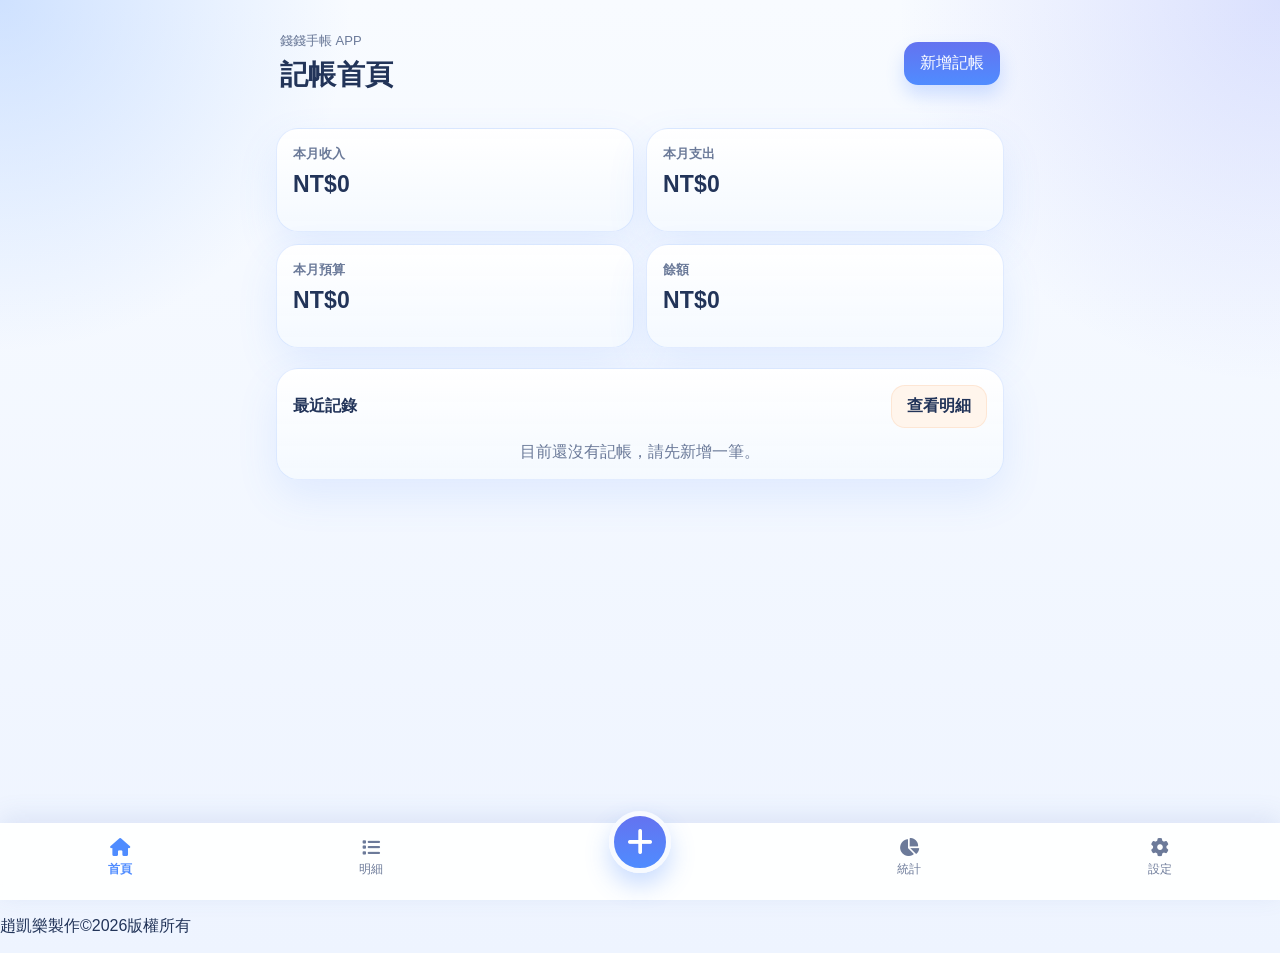
==== index.html @ 0e9300b9 "Add files via upload" ====
<!DOCTYPE html>
<html lang="zh-TW">
  <script src="theme-init.js"></script>
  <link rel="manifest" href="manifest.json">
  <meta charset="UTF-8">
  <link rel="icon" href="favicon.png" type="image/png" sizes="64x64">
  <title>錢錢手帳 App</title>
  <link rel="stylesheet" href="style.css">
  <link rel="stylesheet" href="https://cdnjs.cloudflare.com/ajax/libs/font-awesome/6.5.0/css/all.min.css">
  <meta name="viewport" content="width=device-width, initial-scale=1.0">
</head>
<body>
  <div class="container">
    <header class="page-header">
      <div>
        <p class="sub-title">錢錢手帳 APP</p>
        <h1>記帳首頁</h1>
      </div>
      <button class="primary-btn" onclick="goToNew()">新增記帳</button>
    </header>

    <section class="summary-grid">
      <div class="card">
        <strong>本月收入</strong>
        <div id="income">NT$0</div>
      </div>
      <div class="card">
        <strong>本月支出</strong>
        <div id="expense">NT$0</div>
      </div>
      <div class="card">
        <strong>本月預算</strong>
        <div id="budget-text">NT$0</div>
      </div>
      <div class="card">
        <strong>餘額</strong>
        <div id="balance">NT$0</div>
      </div>
    </section>

    <section class="section-block">
      <div class="section-title">
        最近記錄
        <button class="secondary-btn" onclick="window.location.href='detail.html'">查看明細</button>
      </div>
      <ul id="recent-list" class="record-list"></ul>
      <p id="empty-msg" class="empty-msg">目前還沒有記帳，請先新增一筆。</p>
    </section>
  </div>

  <nav class="bottom-nav">
    <a href="index.html" class="nav-item">
      <i class="fa-solid fa-house"></i><span>首頁</span>
    </a>
    <a href="detail.html" class="nav-item">
      <i class="fa-solid fa-list"></i><span>明細</span>
    </a>
    <button class="add-btn" onclick="goToNew()">
      <i class="fa-solid fa-plus"></i>
    </button>
    <a href="stat.html" class="nav-item">
      <i class="fa-solid fa-chart-pie"></i><span>統計</span>
    </a>
    <a href="setting.html" class="nav-item">
      <i class="fa-solid fa-gear"></i><span>設定</span>
    </a>
  </nav>
  <p>趙凱樂製作©2026版權所有</p>
  <script src="script.js"></script>
</body>
</html>
---- style.css ----
﻿*, *::before, *::after {
  box-sizing: border-box;
}

:root {
  --bg: #fff7f1;
  --text: #7a3e1d;
  --text-muted: #a06a4f;
  --primary: #ee7a2f;
  --secondary: #f2a24c;
  --success: #5ba88a;
  --danger: #ef6a68;
  --card-border: rgba(238, 122, 47, 0.16);
  --panel: rgba(255, 255, 255, 0.9);
  --soft: rgba(238, 122, 47, 0.07);
  --shadow-soft: 0 16px 40px rgba(238, 122, 47, 0.14);
  --shadow-strong: 0 20px 48px rgba(186, 78, 24, 0.18);
  --app-bg-top: #fff9f4;
  --app-bg-bottom: #ffe5cc;
  --app-accent-left: rgba(245, 175, 104, 0.36);
  --app-accent-right: rgba(238, 122, 47, 0.22);
  --bottom-nav-bg: rgba(255, 255, 255, 0.92);
  --bottom-nav-shadow: 0 -6px 24px rgba(238, 122, 47, 0.16);
}

html,
body {
  margin: 0;
  padding: 0;
  width: 100%;
  min-height: 100%;
  max-width: 100vw;
  font-family: "Microsoft JhengHei", Arial, sans-serif;
  color: var(--text);
  background:
    radial-gradient(circle at top left, var(--app-accent-left), transparent 22%),
    radial-gradient(circle at top right, var(--app-accent-right), transparent 24%),
    linear-gradient(180deg, var(--app-bg-top) 0%, var(--app-bg-bottom) 100%);
  overflow-x: hidden;
  overflow-y: auto;
  -webkit-overflow-scrolling: touch;
  scrollbar-width: none;
  -ms-overflow-style: none;
}

html::-webkit-scrollbar,
body::-webkit-scrollbar {
  display: none;
}

body.theme-dark {
  background: #0f1423;
  color: #eef3ff;
}

body.theme-dark .plugin-calculator-card,
body.theme-dark .plugin-config-card {
  background: linear-gradient(180deg, rgba(20, 31, 58, 0.98) 0%, rgba(16, 24, 44, 0.98) 100%);
  border-color: rgba(130, 178, 255, 0.26);
}

body.theme-dark .calculator-btn,
body.theme-dark #calculator-display {
  background: rgba(27, 39, 69, 0.96);
  color: #eef3ff;
  border-color: rgba(130, 178, 255, 0.22);
}

body.theme-dark .operator-btn {
  background: rgba(79, 140, 255, 0.2);
}

body.theme-dark .equal-btn {
  background: linear-gradient(180deg, #75a9ff 0%, #4f8cff 100%);
}

.container {
  width: 100%;
  max-width: 760px;
  min-height: 100vh;
  margin: 0 auto;
  padding: 20px 16px 140px;
  box-sizing: border-box;
  position: relative;
}

.page-header {
  display: flex;
  align-items: center;
  justify-content: space-between;
  gap: 12px;
  flex-wrap: wrap;
  margin-bottom: 22px;
  padding: 12px 4px;
}

.page-header h1 {
  margin: 0;
  font-size: 28px;
  font-weight: 900;
  letter-spacing: 0.3px;
}

.page-header > div {
  display: grid;
  gap: 2px;
}

.sub-title {
  margin: 0 0 4px;
  color: var(--text-muted);
  font-size: 13px;
}

.summary-grid {
  display: grid;
  grid-template-columns: repeat(2, minmax(0, 1fr));
  gap: 12px;
  margin-bottom: 20px;
}

.card,
.section-block,
.settings-card,
.theme-card {
  background: linear-gradient(180deg, rgba(255,255,255,0.98) 0%, rgba(244,249,255,0.96) 100%);
  border: 1px solid var(--card-border);
  border-radius: 22px;
  box-shadow: var(--shadow-soft);
  backdrop-filter: blur(8px);
}

.card {
  padding: 16px;
  min-height: 104px;
  transition: transform 0.18s ease, box-shadow 0.18s ease;
}

.card:hover,
.section-block:hover,
.settings-card:hover,
.theme-card:hover {
  transform: translateY(-2px);
  box-shadow: var(--shadow-strong);
}

.card strong {
  color: var(--text-muted);
  font-size: 13px;
  display: block;
  margin-bottom: 8px;
}

.card div {
  font-size: 23px;
  font-weight: 900;
  letter-spacing: 0.2px;
}

.section-block {
  padding: 16px;
  margin-bottom: 18px;
}

.section-title {
  display: flex;
  align-items: center;
  justify-content: space-between;
  gap: 10px;
  margin-bottom: 14px;
  font-weight: 800;
}

.record-list {
  list-style: none;
  margin: 0;
  padding: 0;
}

.record-list li {
  background: rgba(255, 255, 255, 0.94);
  border: 1px solid rgba(79, 140, 255, 0.14);
  border-radius: 18px;
  padding: 14px;
  margin-bottom: 12px;
  box-shadow: 0 10px 22px rgba(72, 116, 201, 0.08);
}

.record-top,
.record-bottom {
  display: flex;
  justify-content: space-between;
  align-items: center;
  gap: 8px;
  flex-wrap: wrap;
}

.record-top strong {
  display: flex;
  align-items: center;
  gap: 6px;
}

.record-badge {
  padding: 4px 10px;
  border-radius: 999px;
  color: white;
  font-size: 12px;
}

.record-badge.income { background: var(--success); }
.record-badge.expense { background: var(--danger); }

.record-note {
  margin: 10px 0 0;
  color: var(--text-muted);
  font-size: 13px;
  word-break: break-word;
}

.record-icon {
  display: inline-flex;
  align-items: center;
  justify-content: center;
  min-width: 28px;
  font-size: 18px;
}

.filter-row,
.input-row {
  display: grid;
  gap: 12px;
}

.filter-row {
  grid-template-columns: repeat(2, minmax(0, 1fr));
  margin-bottom: 14px;
}

.input-row {
  grid-template-columns: 1fr 1fr;
}

.type-selector {
  display: flex;
  gap: 10px;
  margin-bottom: 14px;
}

.type-selector label {
  flex: 1;
  padding: 12px 14px;
  text-align: center;
  border: 1px solid rgba(79, 140, 255, 0.16);
  border-radius: 16px;
  background: rgba(255,255,255,0.95);
  font-weight: 700;
}

.type-selector input { display: none; }
.type-selector input:checked + span { color: var(--primary); }

input,
select,
button {
  font: inherit;
}

input,
select {
  width: 100%;
  border: 1px solid rgba(34, 52, 89, 0.12);
  border-radius: 14px;
  background: #fff;
  padding: 12px 14px;
  color: var(--text);
}

button {
  border: none;
  border-radius: 14px;
  padding: 11px 16px;
  cursor: pointer;
  transition: transform 0.18s ease, opacity 0.18s ease, box-shadow 0.18s ease;
}

button:hover,
.primary-btn:hover,
.secondary-btn:hover,
.settings-action-button:hover {
  transform: translateY(-1px);
}

.plugin-calculator-card,
.plugin-config-card,
.plugin-template-card {
  margin-top: 16px;
  background: linear-gradient(180deg, rgba(255,255,255,0.98) 0%, rgba(238, 246, 255, 0.96) 100%);
  border: 1px solid rgba(79, 140, 255, 0.18);
  border-radius: 20px;
  padding: 16px;
  box-shadow: 0 14px 30px rgba(79, 140, 255, 0.12);
}

.template-list {
  display: grid;
  grid-template-columns: repeat(2, minmax(0, 1fr));
  gap: 10px;
  margin-bottom: 12px;
}

.template-btn {
  background: rgba(255, 255, 255, 0.96);
  border: 1px solid rgba(79, 140, 255, 0.14);
  color: var(--text);
  font-weight: 700;
  border-radius: 16px;
  padding: 12px 10px;
  min-height: 48px;
  box-shadow: 0 6px 18px rgba(79, 140, 255, 0.08);
}

.template-btn:hover {
  background: rgba(79, 140, 255, 0.08);
}

.template-actions {
  text-align: right;
}

.calculator-header {
  display: flex;
  align-items: center;
  justify-content: space-between;
  margin-bottom: 12px;
}

.calculator-title {
  font-size: 15px;
  font-weight: 900;
  color: var(--primary);
}

.calculator-tip {
  color: var(--text-muted);
  font-size: 12px;
}

.calculator-top-row {
  display: grid;
  grid-template-columns: 1fr auto;
  gap: 10px;
  align-items: center;
  margin-bottom: 14px;
}

#calculator-display {
  background: #fff;
  font-weight: 900;
  text-align: right;
  font-size: 24px;
  padding: 14px 16px;
  border-radius: 16px;
  box-shadow: inset 0 0 0 1px rgba(79, 140, 255, 0.08);
}

.calculator-grid {
  display: grid;
  grid-template-columns: repeat(4, minmax(0, 1fr));
  gap: 10px;
}

.calculator-btn {
  background: rgba(255, 255, 255, 0.96);
  border: 1px solid rgba(79, 140, 255, 0.14);
  color: var(--text);
  font-weight: 800;
  border-radius: 16px;
  padding: 13px 8px;
  min-height: 52px;
  box-shadow: 0 8px 16px rgba(79, 140, 255, 0.08);
}

.operator-btn {
  background: rgba(79, 140, 255, 0.12);
  color: var(--primary);
}

.equal-btn {
  background: linear-gradient(180deg, var(--secondary) 0%, var(--primary) 100%);
  color: white;
}

.wide-btn {
  grid-column: span 2;
}

.empty-msg {
  margin: 0;
  color: var(--text-muted);
}

.primary-btn {
  background: linear-gradient(180deg, var(--secondary) 0%, var(--primary) 100%);
  color: white;
  box-shadow: 0 10px 18px rgba(79, 140, 255, 0.24);
}

.secondary-btn {
  background: #fff5ec;
  color: var(--text);
  box-shadow: inset 0 0 0 1px rgba(238, 122, 47, 0.12);
}

.danger-btn {
  background: rgba(255, 95, 106, 0.08);
  color: var(--danger);
  border: 1px solid rgba(255, 95, 106, 0.25);
}

.hidden {
  display: none !important;
}

.debt-summary-grid {
  display: grid;
  grid-template-columns: repeat(2, minmax(0, 1fr));
  gap: 14px;
  margin-bottom: 20px;
}

.debt-summary-grid .card {
  padding: 18px;
  border-radius: 24px;
  background: linear-gradient(180deg, rgba(255,255,255,0.98) 0%, rgba(245,250,255,0.96) 100%);
  border: 1px solid rgba(79, 140, 255, 0.16);
}

.debt-summary-value {
  margin-top: 12px;
  font-size: 26px;
  letter-spacing: 0.2px;
  color: var(--primary);
}

.debt-actions {
  display: flex;
  justify-content: flex-end;
  margin-bottom: 18px;
}

.debt-modal {
  position: fixed;
  inset: 0;
  z-index: 999;
  display: grid;
  place-items: center;
  padding: 18px;
  background: rgba(15, 21, 35, 0.52);
}

.debt-modal-panel {
  width: min(100%, 520px);
  background: rgba(255, 255, 255, 0.98);
  border-radius: 28px;
  box-shadow: 0 28px 70px rgba(24, 42, 84, 0.24);
  overflow: hidden;
}

.debt-modal-header {
  display: flex;
  align-items: center;
  justify-content: space-between;
  gap: 10px;
  padding: 22px 24px 0;
}

.debt-modal-header h2 {
  margin: 0;
  font-size: 22px;
  letter-spacing: 0.1px;
}

.icon-close {
  background: rgba(17, 24, 39, 0.08);
  border: none;
  width: 40px;
  height: 40px;
  border-radius: 50%;
  font-size: 24px;
  line-height: 0;
  cursor: pointer;
  color: var(--text);
}

.debt-form {
  background: transparent;
  border: none;
  box-shadow: none;
  border-radius: 0;
  padding: 0 24px 24px;
  margin-bottom: 0;
}

.debt-form .template-form-row {
  display: grid;
  grid-template-columns: repeat(2, minmax(0, 1fr));
  gap: 14px;
  margin-bottom: 16px;
}

.debt-form input[type="text"],
.debt-form input[type="number"],
.debt-form input[type="date"] {
  background: #fff;
  border-color: rgba(79, 140, 255, 0.16);
}

.template-type-group {
  display: flex;
  gap: 10px;
  flex-wrap: wrap;
  margin-bottom: 8px;
}

.template-type-group label {
  display: inline-flex;
  align-items: center;
  gap: 8px;
  padding: 12px 16px;
  border-radius: 18px;
  background: rgba(79, 140, 255, 0.08);
  border: 1px solid rgba(79, 140, 255, 0.14);
  cursor: pointer;
  user-select: none;
}

.template-type-group input {
  accent-color: var(--primary);
}

.debt-filter-row {
  display: flex;
  gap: 10px;
  flex-wrap: wrap;
  margin-bottom: 16px;
}

.debt-tab-button {
  flex: 1 1 auto;
  min-width: 110px;
  text-align: center;
  background: rgba(255, 255, 255, 0.96);
  border: 1px solid rgba(79, 140, 255, 0.14);
  border-radius: 999px;
  padding: 12px 14px;
  color: var(--text);
  font-weight: 700;
  transition: transform 0.18s ease, background 0.2s ease, border-color 0.2s ease;
}

.debt-tab-button:hover {
  transform: translateY(-1px);
}

.debt-tab-button.active {
  background: var(--primary);
  color: white;
  border-color: rgba(79, 140, 255, 0.25);
}

.debt-list {
  display: grid;
  gap: 16px;
  list-style: none;
  margin: 0;
  padding: 0;
}

.debt-item {
  background: linear-gradient(180deg, rgba(255,255,255,0.98) 0%, rgba(249, 249, 255, 0.98) 100%);
  border: 1px solid rgba(79, 140, 255, 0.14);
  border-radius: 24px;
  padding: 18px;
  box-shadow: 0 18px 36px rgba(79, 140, 255, 0.08);
}

.debt-item.debt-cleared {
  opacity: 0.72;
}

.debt-item-row {
  display: grid;
  grid-template-columns: auto 1fr auto;
  gap: 10px;
  align-items: center;
}

.debt-item-row strong {
  font-size: 17px;
}

.debt-item-meta {
  display: grid;
  grid-template-columns: repeat(2, minmax(0, 1fr));
  gap: 8px;
  margin-top: 14px;
  color: var(--text-muted);
  font-size: 13px;
}

.debt-item-actions {
  display: flex;
  gap: 12px;
  flex-wrap: wrap;
  margin-top: 16px;
}

.debt-item-actions button {
  flex: 1 1 45%;
}

.debt-modal.hidden {
  display: none;
}

.debt-form .template-actions {
  display: flex;
  gap: 12px;
  justify-content: flex-end;
}

.debt-form .template-actions button {
  min-width: 120px;
}

@media (max-width: 720px) {
  .debt-summary-grid,
  .debt-form .template-form-row,
  .debt-item-row,
  .debt-item-meta {
    grid-template-columns: 1fr;
  }

  .debt-item-row {
    align-items: flex-start;
  }

  .debt-filter-row {
    justify-content: space-between;
  }
}

button:active,
.primary-btn:active,
.secondary-btn:active {
  transform: translateY(0);
}



.nav-item {
  display: flex;
  flex-direction: column;
  align-items: center;
  justify-content: center;
  gap: 4px;
  color: #6c7a99;
  text-decoration: none;
  font-size: 12px;
  padding: 6px 0;
}

.nav-item.active {
  color: var(--primary);
  font-weight: 700;
}

body.theme-dark .nav-item,
html.theme-dark .nav-item {
  color: #b6c2df;
}

body.theme-dark .nav-item.active,
html.theme-dark .nav-item.active {
  color: #7db3ff;
}

.nav-item i {
  font-size: 18px;
}

.add-btn {
  width: 62px;
  height: 62px;
  border-radius: 50%;
  background: linear-gradient(180deg, var(--secondary) 0%, var(--primary) 100%);
  color: #fff;
  font-size: 30px;
  display: flex;
  align-items: center;
  justify-content: center;
  box-shadow: 0 12px 24px rgba(79, 140, 255, 0.3);
  border: 5px solid #f7faff;
  margin-top: -34px;
}

.settings-panel {
  display: grid;
  gap: 16px;
}

.settings-card {
  padding: 18px;
}

.settings-card-title {
  font-size: 16px;
  font-weight: 800;
  margin-bottom: 14px;
  color: var(--primary);
}

.settings-list {
  list-style: none;
  padding: 0;
  margin: 0;
  display: grid;
  gap: 10px;
}

.settings-item {
  display: flex;
  align-items: center;
  gap: 12px;
}

.settings-item-text {
  display: flex;
  flex-direction: column;
  gap: 3px;
  flex: 1;
}

.settings-item-label {
  font-weight: 700;
}

.settings-item-desc {
  color: var(--text-muted);
  font-size: 13px;
}

.settings-action-button {
  display: flex;
  align-items: center;
  gap: 12px;
  width: 100%;
  background: rgba(79, 140, 255, 0.06);
  border: 1px solid rgba(79, 140, 255, 0.14);
  border-radius: 18px;
  padding: 14px;
  box-shadow: 0 10px 18px rgba(79, 140, 255, 0.08);
}

.settings-icon {
  width: 40px;
  height: 40px;
  display: inline-flex;
  align-items: center;
  justify-content: center;
  border-radius: 12px;
  background: rgba(79, 140, 255, 0.14);
  font-size: 18px;
  flex-shrink: 0;
}

.switch {
  display: inline-flex;
  align-items: center;
}

.switch input { display: none; }
.switch .slider {
  width: 52px;
  height: 30px;
  background: rgba(34, 52, 89, 0.16);
  border-radius: 999px;
  position: relative;
  transition: background 0.2s ease, box-shadow 0.2s ease;
}
.switch .slider::after {
  content: '';
  width: 22px;
  height: 22px;
  background: white;
  border-radius: 50%;
  position: absolute;
  top: 4px;
  left: 4px;
  transition: transform 0.2s ease;
  box-shadow: 0 2px 6px rgba(0, 0, 0, 0.18);
}
.switch input:checked + .slider {
  background: linear-gradient(135deg, #6ccf8e, #4f8cff);
  box-shadow: 0 0 0 3px rgba(79, 140, 255, 0.18);
}
.switch input:checked + .slider::after { transform: translateX(22px); }

.category-grid {
  display: grid;
  grid-template-columns: repeat(2, minmax(0, 1fr));
  gap: 16px;
  margin-top: 16px;
}

.category-chip-row {
  display: flex;
  align-items: center;
  gap: 8px;
  flex-wrap: wrap;
}

.category-list {
  list-style: none;
  margin: 12px 0 0;
  padding: 0;
}

.category-list li {
  margin-bottom: 10px;
}

.category-icon-input {
  width: 70px !important;
  text-align: center;
}

.empty-msg {
  margin: 14px 0 0;
  color: var(--text-muted);
  text-align: center;
}

.footer-copy {
  margin: 40px 0 0;
  text-align: center;
  font-size: 20px;
  color: var(--text-muted);
}

.muted {
  color: var(--text-muted);
}

.card-grid {
  display: grid;
  grid-template-columns: repeat(2, minmax(0, 1fr));
  gap: 20px;
}

.theme-card {
  padding: 18px;
  display: grid;
  gap: 14px;
  border: 1px solid rgba(79, 140, 255, 0.14);
  border-radius: 22px;
  background: linear-gradient(180deg, rgba(255, 255, 255, 0.96) 0%, rgba(245, 249, 255, 0.96) 100%);
  box-shadow: 0 12px 24px rgba(79, 140, 255, 0.12);
  transition: transform 0.18s ease, box-shadow 0.18s ease, border-color 0.18s ease;
}

.theme-card:hover {
  transform: translateY(-2px);
  box-shadow: 0 18px 34px rgba(79, 140, 255, 0.16);
}

.theme-card.is-active {
  border-color: rgba(41, 157, 92, 0.5);
  box-shadow: 0 0 0 3px rgba(74, 185, 126, 0.16), 0 16px 30px rgba(79, 140, 255, 0.16);
}

.theme-card-body {
  display: grid;
  gap: 6px;
}

.theme-card h3 {
  margin: 0;
  font-size: 18px;
}

.theme-card p {
  margin: 0;
}

.theme-swatch {
  width: 100%;
  height: 132px;
  border-radius: 16px;
  box-shadow: inset 0 0 0 1px rgba(255, 255, 255, 0.5);
}

.current-theme-card {
  margin-top: 18px;
  display: grid;
  gap: 10px;
}

.current-theme-head {
  display: flex;
  align-items: center;
  justify-content: space-between;
  gap: 8px;
}

.current-theme-badge {
  display: inline-flex;
  align-items: center;
  padding: 4px 10px;
  border-radius: 999px;
  background: rgba(79, 140, 255, 0.1);
  color: var(--primary);
  font-size: 12px;
  font-weight: 800;
}

.apply-theme {
  width: 100%;
  justify-content: center;
  border-radius: 12px;
  font-weight: 800;
}

.default-swatch {
  background: linear-gradient(135deg, #f7fbff, #dcecff);
}

.ocean-swatch {
  background: linear-gradient(135deg, #1b5fa4, #8fd0ff);
}

.forest-swatch {
  background: linear-gradient(135deg, #0f5d48, #63d59c);
}

.sunset-swatch {
  background: linear-gradient(135deg, #f4a766, #ee7d45);
}

.card-actions,
.actions-row {
  display: flex;
  gap: 10px;
  align-items: center;
}

.actions-row {
  margin-top: 18px;
}

.bar-chart {
  display: grid;
  gap: 10px;
}

.bar-item {
  display: grid;
  grid-template-columns: 1fr 1.6fr auto;
  align-items: center;
  gap: 8px;
}

.bar-track {
  height: 10px;
  border-radius: 999px;
  background: rgba(79, 140, 255, 0.1);
  overflow: hidden;
}

.bar-fill {
  height: 100%;
  border-radius: inherit;
}

.bar-fill.income { background: linear-gradient(90deg, #45c490, #74d6aa); }
.bar-fill.expense { background: linear-gradient(90deg, #ff5f6a, #ff8b90); }

.bar-label,
.bar-value {
  font-size: 13px;
}

.toast-container {
  position: fixed;
  top: 16px;
  left: 50%;
  transform: translateX(-50%);
  z-index: 9999;
  display: flex;
  flex-direction: column;
  gap: 8px;
}

.toast {
  min-width: 180px;
  max-width: 90vw;
  padding: 10px 14px;
  border-radius: 12px;
  color: #fff;
  background: #1f2937;
  box-shadow: 0 8px 20px rgba(0,0,0,0.16);
  text-align: center;
  transition: all 200ms ease;
}

.toast.success { background: #2f9d6f; }
.toast.warning { background: #f59e0b; }
.toast.danger { background: #d9534f; }



body.theme-dark .card,
body.theme-dark .section-block,
body.theme-dark .settings-card,
body.theme-dark .theme-card,
body.theme-dark .record-list li {
  background: rgba(24, 32, 72, 0.94);
  border-color: rgba(255,255,255,0.08);
  box-shadow: 0 10px 28px rgba(0, 0, 0, 0.24);
}

body.theme-dark input,
body.theme-dark select,
body.theme-dark button,
body.theme-dark .secondary-btn {
  background: #16203e;
  color: #eef3ff;
  border-color: rgba(255,255,255,0.08);
}

body.theme-dark .settings-action-button,
body.theme-dark .primary-btn,
body.theme-dark .type-selector label,
body.theme-dark .record-list li {
  border-color: rgba(255,255,255,0.08);
}

body.theme-dark .settings-item-desc,
body.theme-dark .empty-msg,
body.theme-dark .sub-title,
body.theme-dark .muted {
  color: #b6c2df;
}

body.theme-dark .theme-card h3,
body.theme-dark .page-header h1,
body.theme-dark .card strong,
body.theme-dark .section-title,
body.theme-dark .settings-card-title {
  color: #f4f7ff;
}

@media (max-width: 680px) {
  .container {
    padding: 16px 12px 110px;
  }

  .summary-grid,
  .category-grid,
  .filter-row,
  .input-row,
  .bar-item,
  .card-grid {
    grid-template-columns: 1fr;
  }

  .page-header {
    align-items: flex-start;
  }


  .record-top,
  .record-bottom,
  .section-title {
    align-items: flex-start;
  }
}

.bottom-nav {
  position: fixed;
  bottom: 0;
  left: 0;
  width: 100%;
  background: var(--bottom-nav-bg, rgba(255, 255, 255, 0.92));
  box-shadow: var(--bottom-nav-shadow, 0 -6px 24px rgba(76, 110, 181, 0.12));
  display: flex;
  justify-content: space-around;
  align-items: center;
  padding: 10px 0 16px;
  z-index: 2147483647;
  gap: 10px;
  transition: background 0.2s ease, box-shadow 0.2s ease;
  backdrop-filter: blur(10px);
}

body.theme-dark .bottom-nav,
html.theme-dark .bottom-nav {
  background: #111828 !important;
  box-shadow: 0 -2px 20px rgba(0, 0, 0, 0.45) !important;
  border-top: 1px solid rgba(255, 255, 255, 0.08);
}
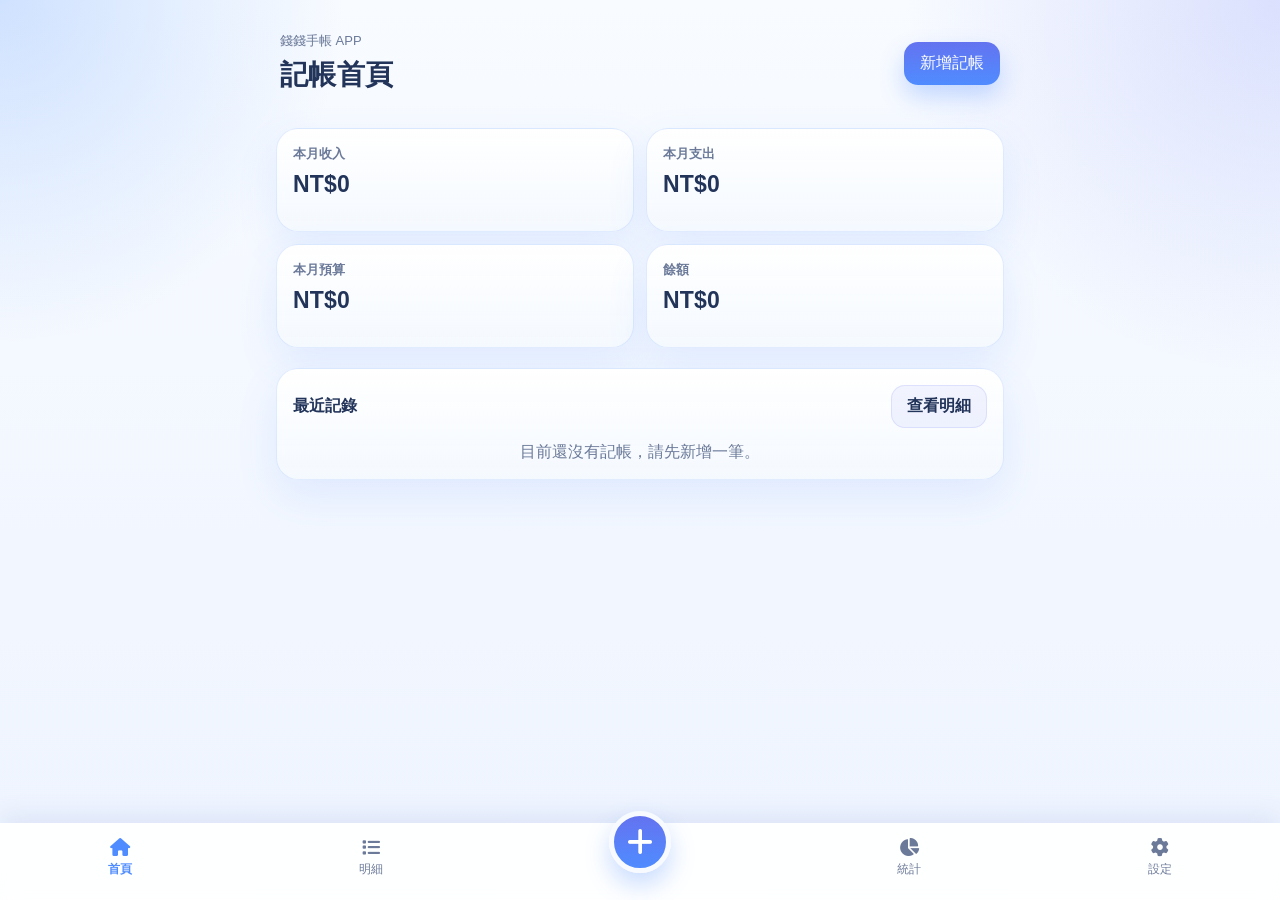
==== commit 09027d99: "Add files via upload" ====
--- a/index.html
+++ b/index.html
@@ -65,7 +65,6 @@
       <i class="fa-solid fa-gear"></i><span>設定</span>
     </a>
   </nav>
-  <p>趙凱樂製作©2026版權所有</p>
   <script src="script.js"></script>
 </body>
 </html>
--- a/style.css
+++ b/style.css
@@ -21,6 +21,17 @@
   --app-accent-right: rgba(238, 122, 47, 0.22);
   --bottom-nav-bg: rgba(255, 255, 255, 0.92);
   --bottom-nav-shadow: 0 -6px 24px rgba(238, 122, 47, 0.16);
+  --primary-shadow: rgba(238, 122, 47, 0.3);
+  --secondary-bg: rgba(242, 162, 76, 0.08);
+  --secondary-border: rgba(242, 162, 76, 0.15);
+  --danger-bg: rgba(239, 106, 104, 0.08);
+  --danger-border: rgba(239, 106, 104, 0.25);
+  --btn-border-light: rgba(238, 122, 47, 0.16);
+  --btn-shadow-light: 0 6px 18px rgba(238, 122, 47, 0.08);
+  --btn-hover-soft: rgba(238, 122, 47, 0.08);
+  --operator-bg: rgba(238, 122, 47, 0.12);
+  --active-tab-primary-light: rgba(238, 122, 47, 0.95);
+  --active-tab-border: rgba(238, 122, 47, 0.35);
 }
 
 html,
@@ -51,6 +62,23 @@
 body.theme-dark {
   background: #0f1423;
   color: #eef3ff;
+  --bg: #0f1423;
+  --text: #eef3ff;
+  --text-muted: #a8b3cf;
+  --primary: #5fa3ff;
+  --secondary: #75a9ff;
+  --card-border: rgba(95, 163, 255, 0.16);
+  --primary-shadow: rgba(95, 163, 255, 0.3);
+  --secondary-bg: rgba(117, 169, 255, 0.08);
+  --secondary-border: rgba(117, 169, 255, 0.15);
+  --danger-bg: rgba(255, 127, 133, 0.08);
+  --danger-border: rgba(255, 127, 133, 0.25);
+  --btn-border-light: rgba(130, 178, 255, 0.22);
+  --btn-shadow-light: 0 6px 18px rgba(95, 163, 255, 0.08);
+  --btn-hover-soft: rgba(95, 163, 255, 0.08);
+  --operator-bg: rgba(95, 163, 255, 0.2);
+  --active-tab-primary-light: rgba(95, 163, 255, 0.95);
+  --active-tab-border: rgba(95, 163, 255, 0.35);
 }
 
 body.theme-dark .plugin-calculator-card,
@@ -63,15 +91,15 @@
 body.theme-dark #calculator-display {
   background: rgba(27, 39, 69, 0.96);
   color: #eef3ff;
-  border-color: rgba(130, 178, 255, 0.22);
+  border-color: var(--btn-border-light);
 }
 
 body.theme-dark .operator-btn {
-  background: rgba(79, 140, 255, 0.2);
+  background: var(--operator-bg);
 }
 
 body.theme-dark .equal-btn {
-  background: linear-gradient(180deg, #75a9ff 0%, #4f8cff 100%);
+  background: linear-gradient(180deg, var(--secondary) 0%, var(--primary) 100%);
 }
 
 .container {
@@ -311,17 +339,17 @@
 
 .template-btn {
   background: rgba(255, 255, 255, 0.96);
-  border: 1px solid rgba(79, 140, 255, 0.14);
+  border: 1px solid var(--btn-border-light);
   color: var(--text);
   font-weight: 700;
   border-radius: 16px;
   padding: 12px 10px;
   min-height: 48px;
-  box-shadow: 0 6px 18px rgba(79, 140, 255, 0.08);
+  box-shadow: var(--btn-shadow-light);
 }
 
 .template-btn:hover {
-  background: rgba(79, 140, 255, 0.08);
+  background: var(--btn-hover-soft);
 }
 
 .template-actions {
@@ -372,17 +400,17 @@
 
 .calculator-btn {
   background: rgba(255, 255, 255, 0.96);
-  border: 1px solid rgba(79, 140, 255, 0.14);
+  border: 1px solid var(--btn-border-light);
   color: var(--text);
   font-weight: 800;
   border-radius: 16px;
   padding: 13px 8px;
   min-height: 52px;
-  box-shadow: 0 8px 16px rgba(79, 140, 255, 0.08);
+  box-shadow: 0 8px 16px var(--btn-hover-soft);
 }
 
 .operator-btn {
-  background: rgba(79, 140, 255, 0.12);
+  background: var(--operator-bg);
   color: var(--primary);
 }
 
@@ -403,19 +431,30 @@
 .primary-btn {
   background: linear-gradient(180deg, var(--secondary) 0%, var(--primary) 100%);
   color: white;
-  box-shadow: 0 10px 18px rgba(79, 140, 255, 0.24);
+  box-shadow: 0 12px 24px var(--primary-shadow);
+  border: none;
+}
+
+.new-entry-actions {
+  display: flex;
+  justify-content: center;
+  margin-top: 16px;
+}
+
+.new-entry-actions .primary-btn {
+  min-width: 110px;
 }
 
 .secondary-btn {
-  background: #fff5ec;
+  background: var(--secondary-bg);
   color: var(--text);
-  box-shadow: inset 0 0 0 1px rgba(238, 122, 47, 0.12);
+  box-shadow: inset 0 0 0 1px var(--secondary-border);
 }
 
 .danger-btn {
-  background: rgba(255, 95, 106, 0.08);
+  background: var(--danger-bg);
   color: var(--danger);
-  border: 1px solid rgba(255, 95, 106, 0.25);
+  border: 1px solid var(--danger-border);
 }
 
 .hidden {
@@ -425,137 +464,207 @@
 .debt-summary-grid {
   display: grid;
   grid-template-columns: repeat(2, minmax(0, 1fr));
-  gap: 14px;
-  margin-bottom: 20px;
+  gap: 16px;
+  margin-bottom: 24px;
 }
 
 .debt-summary-grid .card {
-  padding: 18px;
-  border-radius: 24px;
-  background: linear-gradient(180deg, rgba(255,255,255,0.98) 0%, rgba(245,250,255,0.96) 100%);
-  border: 1px solid rgba(79, 140, 255, 0.16);
+  padding: 22px 20px;
+  border-radius: 30px;
+  background: linear-gradient(180deg, rgba(255, 255, 255, 0.98) 0%, rgba(244, 249, 255, 0.96) 100%);
+  border: 1px solid rgba(79, 140, 255, 0.12);
+  box-shadow: var(--shadow-soft);
+}
+
+.debt-summary-grid .card::before {
+  display: none;
+}
+
+.debt-summary-grid strong {
+  display: block;
+  margin-bottom: 12px;
+  font-size: 14px;
+  letter-spacing: 0.08em;
+  text-transform: uppercase;
+  color: #5f5f78;
 }
 
 .debt-summary-value {
-  margin-top: 12px;
-  font-size: 26px;
-  letter-spacing: 0.2px;
+  position: relative;
+  margin: 0;
+  font-size: clamp(1.8rem, 2.6vw, 2.6rem);
+  font-weight: 900;
   color: var(--primary);
 }
 
+#debt-page-content {
+  background: transparent;
+  border: none;
+  box-shadow: none;
+  padding: 0;
+}
+
 .debt-actions {
   display: flex;
   justify-content: flex-end;
-  margin-bottom: 18px;
+  margin-bottom: 22px;
 }
 
 .debt-modal {
   position: fixed;
   inset: 0;
-  z-index: 999;
-  display: grid;
-  place-items: center;
-  padding: 18px;
-  background: rgba(15, 21, 35, 0.52);
+  width: 100%;
+  height: 100%;
+  box-sizing: border-box;
+  z-index: 2147483648;
+  display: flex;
+  align-items: center;
+  justify-content: center;
+  padding: 20px;
+  background: transparent;
 }
 
 .debt-modal-panel {
-  width: min(100%, 520px);
+  width: min(100%, 540px);
   background: rgba(255, 255, 255, 0.98);
-  border-radius: 28px;
-  box-shadow: 0 28px 70px rgba(24, 42, 84, 0.24);
+  border-radius: 32px;
+  box-shadow: 0 28px 52px rgba(20, 36, 79, 0.12);
   overflow: hidden;
+  border: 1px solid rgba(255, 255, 255, 0.85);
 }
 
 .debt-modal-header {
   display: flex;
-  align-items: center;
+  align-items: flex-start;
   justify-content: space-between;
-  gap: 10px;
-  padding: 22px 24px 0;
+  gap: 12px;
+  padding: 24px 24px 8px;
 }
 
 .debt-modal-header h2 {
   margin: 0;
-  font-size: 22px;
-  letter-spacing: 0.1px;
+  font-size: 24px;
+  letter-spacing: 0.02em;
+  line-height: 1.1;
 }
 
 .icon-close {
   background: rgba(17, 24, 39, 0.08);
   border: none;
-  width: 40px;
-  height: 40px;
+  width: 42px;
+  height: 42px;
   border-radius: 50%;
   font-size: 24px;
   line-height: 0;
   cursor: pointer;
   color: var(--text);
+  transition: transform 0.2s ease, background 0.2s ease;
+}
+
+.icon-close:hover {
+  transform: scale(1.05);
+  background: rgba(17, 24, 39, 0.14);
 }
 
 .debt-form {
-  background: transparent;
-  border: none;
-  box-shadow: none;
-  border-radius: 0;
+  display: grid;
+  gap: 16px;
   padding: 0 24px 24px;
-  margin-bottom: 0;
 }
 
 .debt-form .template-form-row {
   display: grid;
   grid-template-columns: repeat(2, minmax(0, 1fr));
   gap: 14px;
-  margin-bottom: 16px;
+}
+
+.debt-form .template-form-row .template-type-group {
+  grid-column: 1 / -1;
 }
 
 .debt-form input[type="text"],
 .debt-form input[type="number"],
 .debt-form input[type="date"] {
-  background: #fff;
-  border-color: rgba(79, 140, 255, 0.16);
+  width: 100%;
+  padding: 14px 16px;
+  border-radius: 18px;
+  border: 1px solid rgba(119, 134, 191, 0.16);
+  background: #fafafb;
+  color: var(--text);
+  font-size: 15px;
+  outline: none;
+  transition: border-color 0.2s ease, box-shadow 0.2s ease;
+}
+
+.debt-form input[type="text"]:focus,
+.debt-form input[type="number"]:focus,
+.debt-form input[type="date"]:focus {
+  border-color: rgba(79, 140, 255, 0.45);
+  box-shadow: 0 0 0 4px rgba(79, 140, 255, 0.08);
 }
 
 .template-type-group {
   display: flex;
   gap: 10px;
-  flex-wrap: wrap;
-  margin-bottom: 8px;
+  margin-bottom: 14px;
+  justify-content: center;
 }
 
 .template-type-group label {
-  display: inline-flex;
-  align-items: center;
-  gap: 8px;
-  padding: 12px 16px;
-  border-radius: 18px;
-  background: rgba(79, 140, 255, 0.08);
-  border: 1px solid rgba(79, 140, 255, 0.14);
+  flex: 1;
+  display: flex;
+  align-items: center;
+  justify-content: center;
+  text-align: center;
+  gap: 10px;
+  min-height: 56px;
+  padding: 12px 14px;
+  border-radius: 16px;
+  background: rgba(255,255,255,0.95);
+  border: 1px solid rgba(79, 140, 255, 0.16);
   cursor: pointer;
-  user-select: none;
-}
-
-.template-type-group input {
-  accent-color: var(--primary);
-}
-
-.debt-filter-row {
-  display: flex;
-  gap: 10px;
-  flex-wrap: wrap;
-  margin-bottom: 16px;
-}
-
-.debt-tab-button {
-  flex: 1 1 auto;
-  min-width: 110px;
-  text-align: center;
-  background: rgba(255, 255, 255, 0.96);
-  border: 1px solid rgba(79, 140, 255, 0.14);
-  border-radius: 999px;
-  padding: 12px 14px;
   color: var(--text);
   font-weight: 700;
+  transition: border-color 0.2s ease, background 0.2s ease, transform 0.18s ease;
+}
+
+.template-type-group input {
+  display: none;
+}
+
+.template-type-group input:checked + span {
+  color: var(--primary);
+}
+
+.template-type-group label:hover {
+  transform: translateY(-1px);
+  background: rgba(255,255,255,1);
+}
+
+.template-type-group input {
+  display: none;
+}
+
+.template-type-group input:checked + span {
+  color: var(--primary);
+}
+
+.debt-filter-row {
+  display: grid;
+  grid-template-columns: repeat(auto-fit, minmax(120px, 1fr));
+  gap: 12px;
+  margin-bottom: 18px;
+}
+
+.debt-tab-button {
+  width: 100%;
+  text-align: center;
+  background: rgba(255, 255, 255, 0.92);
+  border: 1px solid rgba(119, 134, 191, 0.18);
+  border-radius: 999px;
+  padding: 12px 16px;
+  color: #2f3754;
+  font-weight: 700;
   transition: transform 0.18s ease, background 0.2s ease, border-color 0.2s ease;
 }
 
@@ -564,9 +673,9 @@
 }
 
 .debt-tab-button.active {
-  background: var(--primary);
-  color: white;
-  border-color: rgba(79, 140, 255, 0.25);
+  background: linear-gradient(180deg, var(--active-tab-primary-light) 0%, var(--primary) 100%);
+  color: #fff;
+  border-color: var(--active-tab-border);
 }
 
 .debt-list {
@@ -578,46 +687,98 @@
 }
 
 .debt-item {
-  background: linear-gradient(180deg, rgba(255,255,255,0.98) 0%, rgba(249, 249, 255, 0.98) 100%);
-  border: 1px solid rgba(79, 140, 255, 0.14);
-  border-radius: 24px;
-  padding: 18px;
-  box-shadow: 0 18px 36px rgba(79, 140, 255, 0.08);
+  padding: 20px;
+  border-radius: 30px;
+  background: rgba(255, 255, 255, 0.96);
+  border: 1px solid rgba(79, 140, 255, 0.12);
+  box-shadow: 0 24px 48px rgba(79, 140, 255, 0.12);
 }
 
 .debt-item.debt-cleared {
   opacity: 0.72;
 }
 
-.debt-item-row {
-  display: grid;
-  grid-template-columns: auto 1fr auto;
-  gap: 10px;
-  align-items: center;
-}
-
-.debt-item-row strong {
-  font-size: 17px;
-}
-
-.debt-item-meta {
-  display: grid;
-  grid-template-columns: repeat(2, minmax(0, 1fr));
-  gap: 8px;
-  margin-top: 14px;
+.debt-item-header {
+  display: flex;
+  justify-content: space-between;
+  gap: 16px;
+  align-items: center;
+}
+
+.debt-item-head-left {
+  display: flex;
+  gap: 12px;
+  align-items: center;
+}
+
+.debt-item-avatar {
+  width: 48px;
+  height: 48px;
+  display: inline-flex;
+  align-items: center;
+  justify-content: center;
+  border-radius: 50%;
+  background: rgba(79, 140, 255, 0.14);
+  color: var(--primary);
+  font-size: 18px;
+  font-weight: 800;
+}
+
+.debt-item-head-right {
+  display: grid;
+  gap: 6px;
+  text-align: right;
+}
+
+.debt-item-amount {
+  font-size: 18px;
+  font-weight: 900;
+}
+
+.debt-item-amount.income {
+  color: var(--success);
+}
+
+.debt-item-amount.expense {
+  color: var(--danger);
+}
+
+.debt-item-date {
   color: var(--text-muted);
   font-size: 13px;
 }
 
+.debt-item-subtitle {
+  display: block;
+  color: var(--text-muted);
+  font-size: 13px;
+  margin-top: 4px;
+}
+
+.debt-item-note {
+  margin: 18px 0 0;
+  color: var(--text-muted);
+  font-size: 14px;
+  line-height: 1.6;
+}
+
 .debt-item-actions {
-  display: flex;
+  display: grid;
+  grid-template-columns: minmax(0, 1fr) auto;
   gap: 12px;
-  flex-wrap: wrap;
-  margin-top: 16px;
+  margin-top: 18px;
+}
+
+.debt-item-actions .primary-btn {
+  min-width: 0;
+}
+
+.debt-item-actions .secondary-btn {
+  min-width: 96px;
 }
 
 .debt-item-actions button {
-  flex: 1 1 45%;
+  padding: 14px 16px;
 }
 
 .debt-modal.hidden {
@@ -626,12 +787,13 @@
 
 .debt-form .template-actions {
   display: flex;
+  justify-content: flex-end;
   gap: 12px;
-  justify-content: flex-end;
 }
 
 .debt-form .template-actions button {
-  min-width: 120px;
+  min-width: 130px;
+  padding: 14px 22px;
 }
 
 @media (max-width: 720px) {
@@ -651,6 +813,23 @@
   }
 }
 
+@media (max-width: 720px) {
+  .debt-summary-grid,
+  .debt-form .template-form-row,
+  .debt-item-row,
+  .debt-item-meta {
+    grid-template-columns: 1fr;
+  }
+
+  .debt-item-row {
+    align-items: flex-start;
+  }
+
+  .debt-filter-row {
+    justify-content: space-between;
+  }
+}
+
 button:active,
 .primary-btn:active,
 .secondary-btn:active {
@@ -700,7 +879,7 @@
   display: flex;
   align-items: center;
   justify-content: center;
-  box-shadow: 0 12px 24px rgba(79, 140, 255, 0.3);
+  box-shadow: 0 12px 24px var(--primary-shadow);
   border: 5px solid #f7faff;
   margin-top: -34px;
 }
@@ -842,8 +1021,54 @@
   text-align: center;
 }
 
+.debt-list {
+  display: grid;
+  gap: 16px;
+  list-style: none;
+  margin: 0;
+  padding: 0;
+  min-height: 260px;
+}
+
+.debt-list:empty {
+  min-height: 0;
+}
+
+.debt-empty-content {
+  display: grid;
+  align-items: start;
+  justify-items: center;
+  gap: 12px;
+  min-height: 220px;
+  width: 100%;
+  padding: 18px 12px 12px;
+}
+
+.debt-empty-icon {
+  width: 64px;
+  height: 64px;
+  display: grid;
+  place-items: center;
+  background: rgba(79, 140, 255, 0.12);
+  color: var(--primary);
+  border-radius: 50%;
+  font-size: 28px;
+}
+
+#debt-empty .empty-msg {
+  margin: 0;
+  max-width: 280px;
+}
+
+.ver {
+  margin: 20px 0 0;
+  text-align: center;
+  font-size: 15px;
+  color: var(--text-muted);
+}
+
 .footer-copy {
-  margin: 40px 0 0;
+  margin: 20px 0 0;
   text-align: center;
   font-size: 20px;
   color: var(--text-muted);
@@ -872,12 +1097,12 @@
 
 .theme-card:hover {
   transform: translateY(-2px);
-  box-shadow: 0 18px 34px rgba(79, 140, 255, 0.16);
+  box-shadow: 0 18px 34px rgba(0, 0, 0, 0.12);
 }
 
 .theme-card.is-active {
-  border-color: rgba(41, 157, 92, 0.5);
-  box-shadow: 0 0 0 3px rgba(74, 185, 126, 0.16), 0 16px 30px rgba(79, 140, 255, 0.16);
+  border-color: rgba(0, 0, 0, 0.08);
+  box-shadow: 0 0 0 3px rgba(0, 0, 0, 0.08), 0 16px 30px rgba(0, 0, 0, 0.12);
 }
 
 .theme-card-body {
